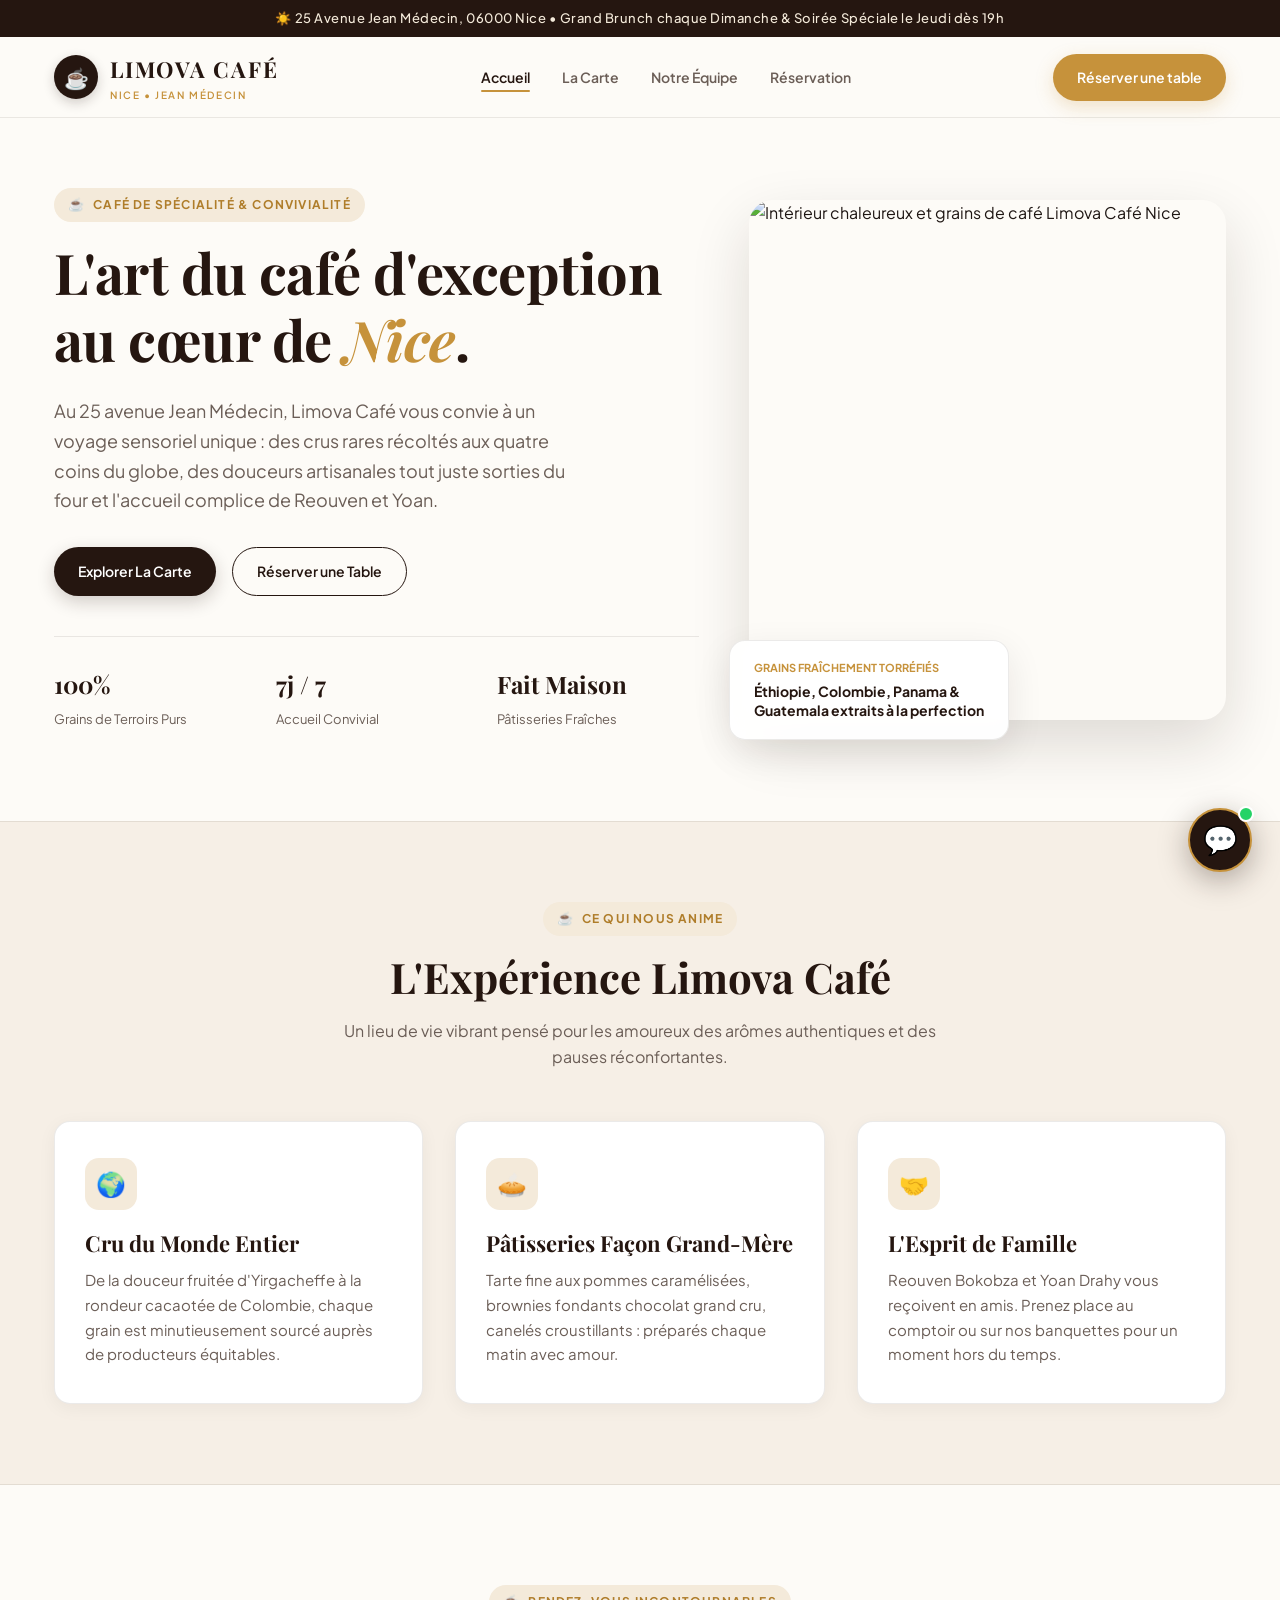
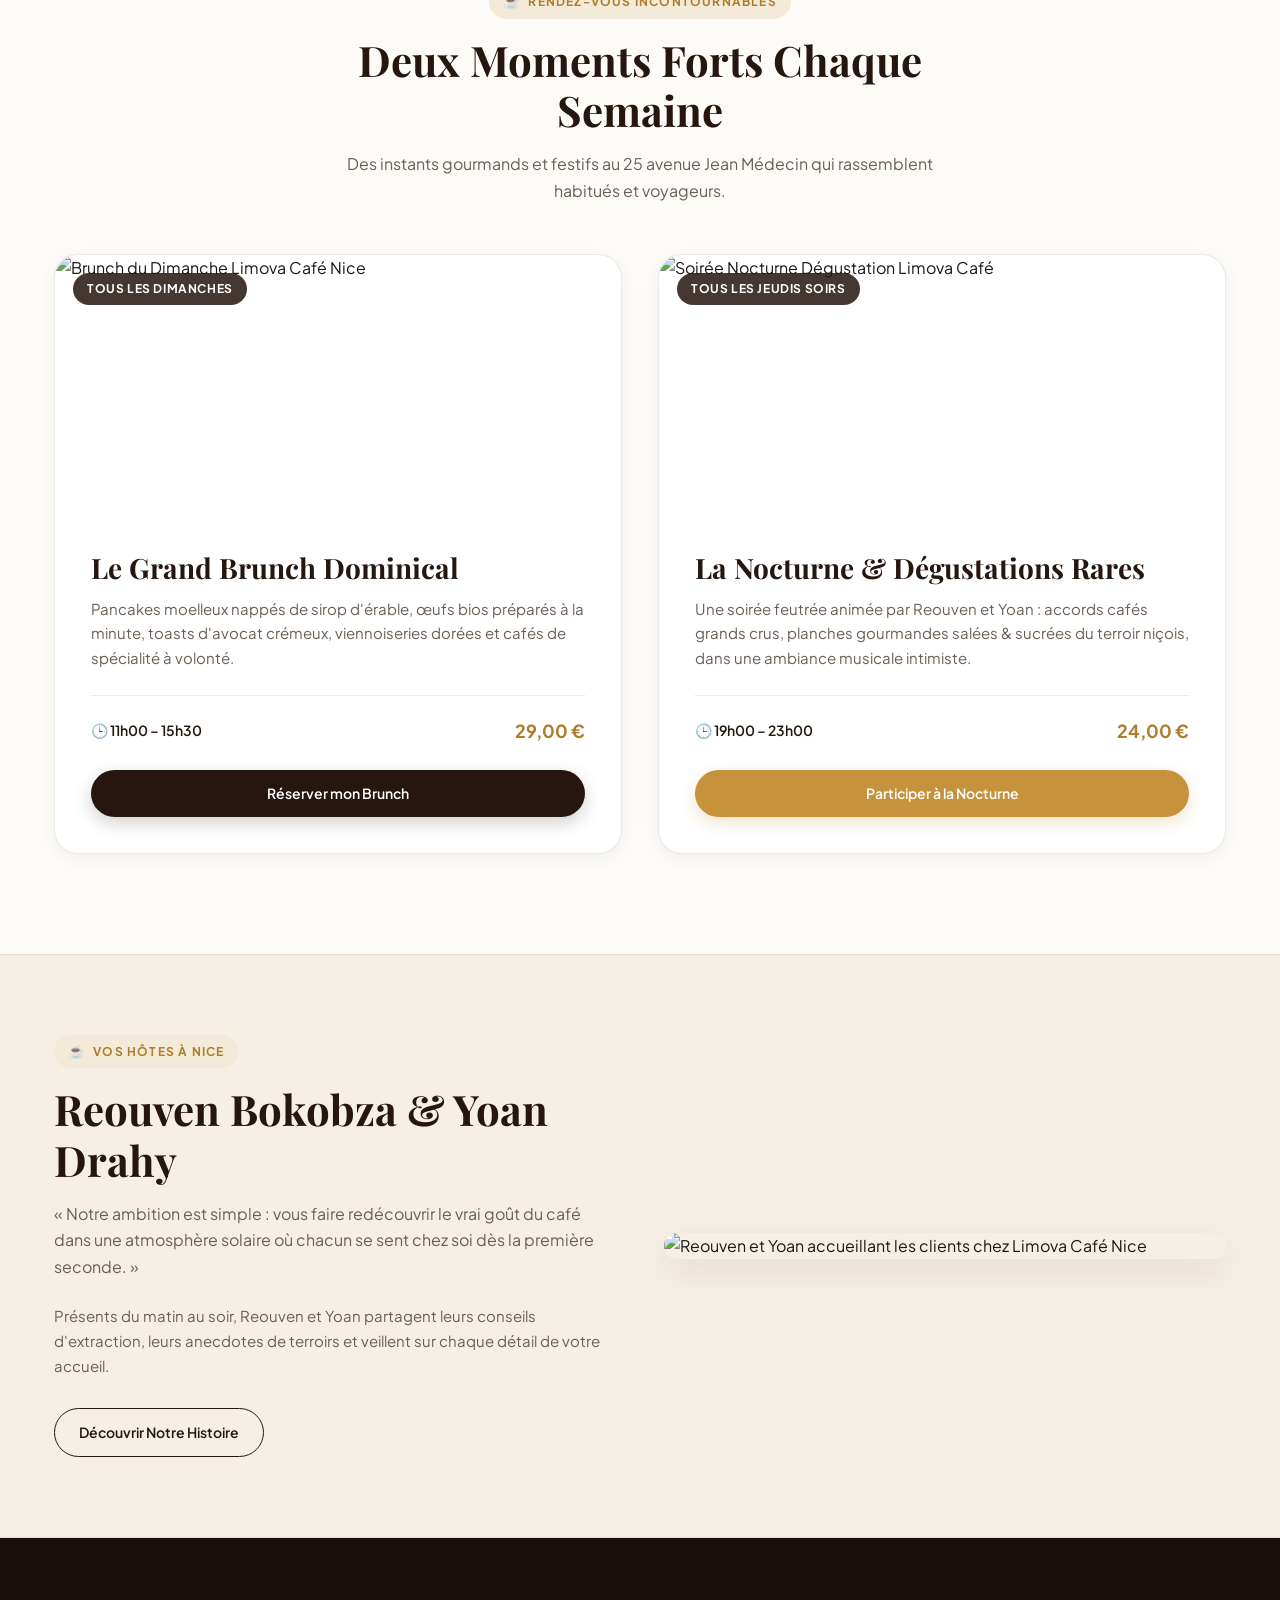
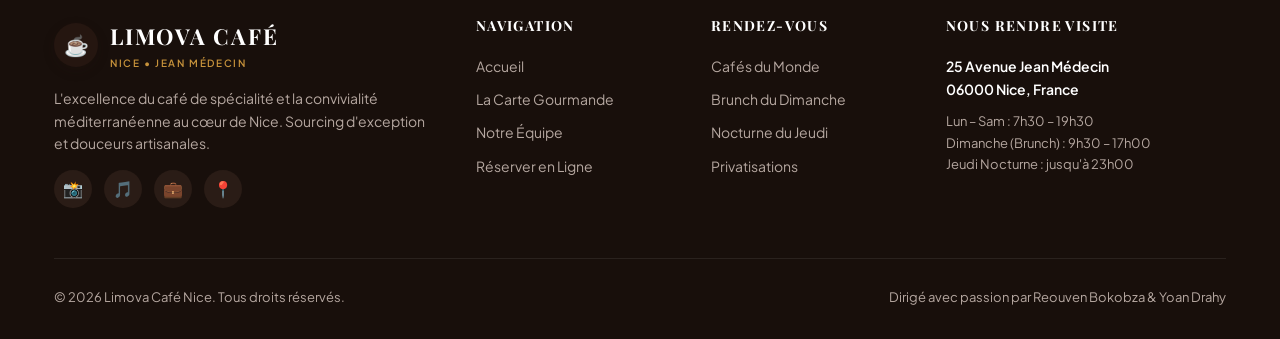
==== index.html @ 7dda9be5 "feat: add index.html homepage" ====
<!DOCTYPE html>
<html lang="fr">
<head>
  <meta charset="UTF-8">
  <meta name="viewport" content="width=device-width, initial-scale=1.0">
  <title>Limova Café Nice | Cafés de Spécialité & Douceurs Artisanales</title>
  <meta name="description" content="Découvrez Limova Café au 25 avenue Jean Médecin à Nice. Cafés de spécialité du monde entier, brunch le dimanche, soirée dégustation le jeudi et accueil chaleureux par Reouven & Yoan.">
  <link rel="preconnect" href="https://fonts.googleapis.com">
  <link rel="preconnect" href="https://fonts.gstatic.com" crossorigin>
  <link href="https://fonts.googleapis.com/css2?family=Playfair+Display:ital,wght@0,500;0,600;0,700;1,400;1,600&family=Plus+Jakarta+Sans:wght@300;400;500;600;700&display=swap" rel="stylesheet">
  <link rel="stylesheet" href="styles.css">
</head>
<body>

  <!-- Top Announcement -->
  <div class="top-notice">
    ☀️ 25 Avenue Jean Médecin, 06000 Nice • Grand Brunch chaque Dimanche & Soirée Spéciale le Jeudi dès 19h
  </div>

  <!-- Header -->
  <header>
    <div class="container nav-wrapper">
      <a href="index.html" class="brand-logo">
        <div class="logo-symbol">☕</div>
        <div class="logo-text">
          LIMOVA CAFÉ
          <span>Nice • Jean Médecin</span>
        </div>
      </a>

      <button class="mobile-toggle" id="mobileToggle" aria-label="Menu Mobile">☰</button>

      <nav id="navMenu">
        <ul>
          <li><a href="index.html" class="active">Accueil</a></li>
          <li><a href="menu.html">La Carte</a></li>
          <li><a href="equipe.html">Notre Équipe</a></li>
          <li><a href="reservation.html">Réservation</a></li>
        </ul>
      </nav>

      <div>
        <a href="reservation.html" class="btn btn-gold">Réserver une table</a>
      </div>
    </div>
  </header>

  <!-- Hero Section -->
  <section class="hero">
    <div class="container hero-grid">
      <div class="hero-content">
        <span class="section-tag">Café de Spécialité & Convivialité</span>
        <h1>L'art du café d'exception au cœur de <em>Nice</em>.</h1>
        <p>
          Au 25 avenue Jean Médecin, Limova Café vous convie à un voyage sensoriel unique : des crus rares récoltés aux quatre coins du globe, des douceurs artisanales tout juste sorties du four et l'accueil complice de Reouven et Yoan.
        </p>
        <div class="hero-actions">
          <a href="menu.html" class="btn btn-primary">Explorer La Carte</a>
          <a href="reservation.html" class="btn btn-outline">Réserver une Table</a>
        </div>
        <div class="hero-highlights">
          <div class="hl-item">
            <strong>100%</strong>
            <span>Grains de Terroirs Purs</span>
          </div>
          <div class="hl-item">
            <strong>7j / 7</strong>
            <span>Accueil Convivial</span>
          </div>
          <div class="hl-item">
            <strong>Fait Maison</strong>
            <span>Pâtisseries Fraîches</span>
          </div>
        </div>
      </div>
      <div class="hero-visual">
        <div class="hero-img-box">
          <img src="https://images.unsplash.com/photo-1501339847302-ac426a4a7cbb?auto=format&fit=crop&w=1200&q=80" alt="Intérieur chaleureux et grains de café Limova Café Nice">
        </div>
        <div class="hero-floating-card">
          <span>Grains fraîchement torréfiés</span>
          <strong>Éthiopie, Colombie, Panama & Guatemala extraits à la perfection</strong>
        </div>
      </div>
    </div>
  </section>

  <!-- 3 Piliers -->
  <section class="features-section">
    <div class="container">
      <div style="text-align: center; max-width: 640px; margin: 0 auto 50px;">
        <span class="section-tag">Ce qui nous anime</span>
        <h2 class="section-title">L'Expérience Limova Café</h2>
        <p class="section-desc" style="margin: 0 auto;">Un lieu de vie vibrant pensé pour les amoureux des arômes authentiques et des pauses réconfortantes.</p>
      </div>

      <div class="features-grid">
        <div class="feature-card">
          <div class="feature-icon">🌍</div>
          <h3>Cru du Monde Entier</h3>
          <p>De la douceur fruitée d'Yirgacheffe à la rondeur cacaotée de Colombie, chaque grain est minutieusement sourcé auprès de producteurs équitables.</p>
        </div>
        <div class="feature-card">
          <div class="feature-icon">🥧</div>
          <h3>Pâtisseries Façon Grand-Mère</h3>
          <p>Tarte fine aux pommes caramélisées, brownies fondants chocolat grand cru, canelés croustillants : préparés chaque matin avec amour.</p>
        </div>
        <div class="feature-card">
          <div class="feature-icon">🤝</div>
          <h3>L'Esprit de Famille</h3>
          <p>Reouven Bokobza et Yoan Drahy vous reçoivent en amis. Prenez place au comptoir ou sur nos banquettes pour un moment hors du temps.</p>
        </div>
      </div>
    </div>
  </section>

  <!-- Les Temps Forts : Brunch & Jeudi Nocturne -->
  <section class="events-section">
    <div class="container">
      <div style="text-align: center; max-width: 680px; margin: 0 auto;">
        <span class="section-tag">Rendez-vous Incontournables</span>
        <h2 class="section-title">Deux Moments Forts Chaque Semaine</h2>
        <p class="section-desc" style="margin: 0 auto;">Des instants gourmands et festifs au 25 avenue Jean Médecin qui rassemblent habitués et voyageurs.</p>
      </div>

      <div class="events-grid">
        <!-- Event 1: Brunch -->
        <div class="event-card">
          <div class="event-img">
            <img src="https://images.unsplash.com/photo-1533089860892-a7c6f0a88666?auto=format&fit=crop&w=1000&q=80" alt="Brunch du Dimanche Limova Café Nice">
            <span class="event-tag">Tous les dimanches</span>
          </div>
          <div class="event-content">
            <h3>Le Grand Brunch Dominical</h3>
            <p>Pancakes moelleux nappés de sirop d'érable, œufs bios préparés à la minute, toasts d'avocat crémeux, viennoiseries dorées et cafés de spécialité à volonté.</p>
            <div class="event-meta">
              <span>🕒 11h00 – 15h30</span>
              <strong style="color: var(--gold-hover); font-size: 18px;">29,00 €</strong>
            </div>
            <a href="reservation.html" class="btn btn-primary">Réserver mon Brunch</a>
          </div>
        </div>

        <!-- Event 2: Jeudi Soir -->
        <div class="event-card">
          <div class="event-img">
            <img src="https://images.unsplash.com/photo-1517248135467-4c7edcad34c4?auto=format&fit=crop&w=1000&q=80" alt="Soirée Nocturne Dégustation Limova Café">
            <span class="event-tag">Tous les jeudis soirs</span>
          </div>
          <div class="event-content">
            <h3>La Nocturne & Dégustations Rares</h3>
            <p>Une soirée feutrée animée par Reouven et Yoan : accords cafés grands crus, planches gourmandes salées & sucrées du terroir niçois, dans une ambiance musicale intimiste.</p>
            <div class="event-meta">
              <span>🕒 19h00 – 23h00</span>
              <strong style="color: var(--gold-hover); font-size: 18px;">24,00 €</strong>
            </div>
            <a href="reservation.html" class="btn btn-gold">Participer à la Nocturne</a>
          </div>
        </div>
      </div>
    </div>
  </section>

  <!-- Team Teaser -->
  <section style="background: var(--bg-secondary); padding: 80px 0; border-top: 1px solid var(--border); border-bottom: 1px solid var(--border);">
    <div class="container" style="display: grid; grid-template-columns: 1fr 1fr; gap: 48px; align-items: center;">
      <div>
        <span class="section-tag">Vos hôtes à Nice</span>
        <h2 class="section-title">Reouven Bokobza & Yoan Drahy</h2>
        <p class="section-desc" style="margin-bottom: 24px;">
          « Notre ambition est simple : vous faire redécouvrir le vrai goût du café dans une atmosphère solaire où chacun se sent chez soi dès la première seconde. »
        </p>
        <p style="color: var(--text-muted); font-size: 15px; margin-bottom: 30px;">
          Présents du matin au soir, Reouven et Yoan partagent leurs conseils d'extraction, leurs anecdotes de terroirs et veillent sur chaque détail de votre accueil.
        </p>
        <a href="equipe.html" class="btn btn-outline">Découvrir Notre Histoire</a>
      </div>
      <div style="border-radius: var(--radius-lg); overflow: hidden; box-shadow: var(--shadow-md);">
        <img src="https://images.unsplash.com/photo-1556742049-0a67c5574f73?auto=format&fit=crop&w=1000&q=80" alt="Reouven et Yoan accueillant les clients chez Limova Café Nice">
      </div>
    </div>
  </section>

  <!-- Chatbot Yoni Widget -->
  <div class="chatbot-widget">
    <button class="chatbot-btn" id="chatBtn" title="Discuter avec Yoni">
      💬
      <span class="chatbot-badge"></span>
    </button>

    <div class="chat-panel" id="chatPanel">
      <div class="chat-header">
        <div class="chat-user-info">
          <div class="chat-avatar">Y</div>
          <div class="chat-user-details">
            <h4>Yoni • Limova Café</h4>
            <span class="chat-status">En ligne à Nice</span>
          </div>
        </div>
        <button class="chat-close-btn" id="chatClose">✕</button>
      </div>

      <div class="chat-messages" id="chatMessages">
        <div class="msg msg-bot">
          Bonjour ! Je suis <strong>Yoni</strong>, votre assistant chez Limova Café au 25 avenue Jean Médecin. Comment puis-je vous régaler aujourd'hui ?
          <div class="quick-actions">
            <button class="quick-btn" onclick="handleQuickAction('carte')">📖 Consulter la carte des cafés</button>
            <button class="quick-btn" onclick="handleQuickAction('douceurs')">🥧 Voir les douceurs du jour</button>
            <button class="quick-btn" onclick="handleQuickAction('brunch')">🥞 Le Brunch du dimanche</button>
            <button class="quick-btn" onclick="handleQuickAction('nocturne')">✨ La Nocturne du jeudi</button>
            <button class="quick-btn" onclick="handleQuickAction('reserver')">📅 Réserver une table</button>
            <button class="quick-btn" onclick="handleQuickAction('horaires')">📍 Adresse & Horaires</button>
          </div>
        </div>
      </div>

      <div class="chat-input-area">
        <input type="text" class="chat-input" id="chatInput" placeholder="Posez une question à Yoni...">
        <button class="chat-send-btn" id="chatSend">➤</button>
      </div>
    </div>
  </div>

  <!-- Footer -->
  <footer>
    <div class="container">
      <div class="footer-grid">
        <div class="footer-brand">
          <div class="brand-logo">
            <div class="logo-symbol">☕</div>
            <div class="logo-text">
              LIMOVA CAFÉ
              <span>Nice • Jean Médecin</span>
            </div>
          </div>
          <p>L'excellence du café de spécialité et la convivialité méditerranéenne au cœur de Nice. Sourcing d'exception et douceurs artisanales.</p>
          <div class="social-links">
            <a href="https://instagram.com" target="_blank" class="social-link" title="Instagram">📸</a>
            <a href="https://tiktok.com" target="_blank" class="social-link" title="TikTok">🎵</a>
            <a href="https://linkedin.com" target="_blank" class="social-link" title="LinkedIn">💼</a>
            <a href="https://maps.google.com" target="_blank" class="social-link" title="Google Maps">📍</a>
          </div>
        </div>

        <div class="footer-col">
          <h4>Navigation</h4>
          <ul>
            <li><a href="index.html">Accueil</a></li>
            <li><a href="menu.html">La Carte Gourmande</a></li>
            <li><a href="equipe.html">Notre Équipe</a></li>
            <li><a href="reservation.html">Réserver en Ligne</a></li>
          </ul>
        </div>

        <div class="footer-col">
          <h4>Rendez-vous</h4>
          <ul>
            <li><a href="menu.html">Cafés du Monde</a></li>
            <li><a href="reservation.html">Brunch du Dimanche</a></li>
            <li><a href="reservation.html">Nocturne du Jeudi</a></li>
            <li><a href="reservation.html">Privatisations</a></li>
          </ul>
        </div>

        <div class="footer-col">
          <h4>Nous Rendre Visite</h4>
          <p style="color: #FFFFFF; font-weight: 600; margin-bottom: 6px;">25 Avenue Jean Médecin<br>06000 Nice, France</p>
          <p style="font-size: 13px; margin-top: 10px;">
            Lun – Sam : 7h30 – 19h30<br>
            Dimanche (Brunch) : 9h30 – 17h00<br>
            Jeudi Nocturne : jusqu'à 23h00
          </p>
        </div>
      </div>

      <div class="footer-bottom">
        <div>© 2026 Limova Café Nice. Tous droits réservés.</div>
        <div>Dirigé avec passion par Reouven Bokobza & Yoan Drahy</div>
      </div>
    </div>
  </footer>

  <script src="app.js"></script>
</body>
</html>
---- styles.css ----
/* ==========================================================================
   LIMOVA CAFÉ NICE — STYLESHEET
   25 Avenue Jean Médecin, 06000 Nice
   ========================================================================== */

:root {
  --bg-primary: #FDFBF7;
  --bg-secondary: #F6EFE6;
  --espresso: #251610;
  --espresso-light: #3E271E;
  --gold: #C6923B;
  --gold-hover: #AF7D2A;
  --gold-soft: #F4EADA;
  --cream: #FAF6F0;
  --text-dark: #1E1613;
  --text-muted: #6B5E57;
  --border: rgba(37, 22, 16, 0.09);
  --border-light: rgba(255, 255, 255, 0.15);
  --shadow-sm: 0 4px 18px rgba(37, 22, 16, 0.05);
  --shadow-md: 0 12px 36px rgba(37, 22, 16, 0.09);
  --shadow-lg: 0 24px 60px rgba(37, 22, 16, 0.14);
  --font-serif: 'Playfair Display', Georgia, serif;
  --font-sans: 'Plus Jakarta Sans', -apple-system, BlinkMacSystemFont, sans-serif;
  --radius-sm: 8px;
  --radius-md: 16px;
  --radius-lg: 24px;
  --transition: all 0.25s ease;
}

* {
  margin: 0;
  padding: 0;
  box-sizing: border-box;
}

html {
  scroll-behavior: smooth;
}

body {
  background-color: var(--bg-primary);
  color: var(--text-dark);
  font-family: var(--font-sans);
  line-height: 1.65;
  -webkit-font-smoothing: antialiased;
  overflow-x: hidden;
}

img {
  max-width: 100%;
  height: auto;
  display: block;
}

a {
  color: inherit;
  text-decoration: none;
  transition: var(--transition);
}

.container {
  max-width: 1220px;
  margin: 0 auto;
  padding: 0 24px;
}

h1, h2, h3, h4 {
  font-family: var(--font-serif);
  color: var(--espresso);
  line-height: 1.2;
}

.section-tag {
  display: inline-flex;
  align-items: center;
  gap: 8px;
  padding: 6px 14px;
  background-color: var(--gold-soft);
  color: var(--gold-hover);
  border-radius: 999px;
  font-size: 12px;
  font-weight: 700;
  letter-spacing: 0.1em;
  text-transform: uppercase;
  margin-bottom: 16px;
}

.section-tag::before {
  content: '☕';
  font-size: 13px;
}

.section-title {
  font-size: 42px;
  margin-bottom: 16px;
}

.section-desc {
  font-size: 16px;
  color: var(--text-muted);
  max-width: 620px;
}

/* Header & Navigation */
.top-notice {
  background: var(--espresso);
  color: var(--gold-soft);
  font-size: 13px;
  text-align: center;
  padding: 8px 16px;
  font-weight: 500;
  letter-spacing: 0.04em;
}

header {
  position: sticky;
  top: 0;
  background: rgba(253, 251, 247, 0.94);
  backdrop-filter: blur(12px);
  border-bottom: 1px solid var(--border);
  z-index: 1000;
}

.nav-wrapper {
  display: flex;
  align-items: center;
  justify-content: space-between;
  height: 80px;
}

.brand-logo {
  display: flex;
  align-items: center;
  gap: 12px;
}

.brand-logo .logo-symbol {
  width: 44px;
  height: 44px;
  background: var(--espresso);
  color: var(--gold);
  border-radius: 50%;
  display: flex;
  align-items: center;
  justify-content: center;
  font-size: 20px;
  box-shadow: 0 4px 12px rgba(37, 22, 16, 0.2);
}

.brand-logo .logo-text {
  font-family: var(--font-serif);
  font-size: 22px;
  font-weight: 700;
  letter-spacing: 0.08em;
  color: var(--espresso);
}

.brand-logo .logo-text span {
  display: block;
  font-family: var(--font-sans);
  font-size: 10px;
  letter-spacing: 0.16em;
  color: var(--gold);
  text-transform: uppercase;
  font-weight: 600;
}

nav ul {
  display: flex;
  list-style: none;
  gap: 32px;
  align-items: center;
}

nav a {
  font-size: 14px;
  font-weight: 600;
  color: var(--text-muted);
  position: relative;
  padding: 6px 0;
}

nav a:hover, nav a.active {
  color: var(--espresso);
}

nav a.active::after {
  content: '';
  position: absolute;
  bottom: 0;
  left: 0;
  width: 100%;
  height: 2px;
  background-color: var(--gold);
  border-radius: 2px;
}

.btn {
  display: inline-flex;
  align-items: center;
  justify-content: center;
  gap: 8px;
  font-size: 14px;
  font-weight: 600;
  padding: 12px 24px;
  border-radius: 999px;
  cursor: pointer;
  border: none;
  transition: var(--transition);
}

.btn-primary {
  background-color: var(--espresso);
  color: #FFFFFF;
  box-shadow: 0 6px 18px rgba(37, 22, 16, 0.2);
}

.btn-primary:hover {
  background-color: var(--espresso-light);
  transform: translateY(-2px);
  color: #FFFFFF;
}

.btn-gold {
  background-color: var(--gold);
  color: #FFFFFF;
  box-shadow: 0 6px 18px rgba(198, 146, 59, 0.25);
}

.btn-gold:hover {
  background-color: var(--gold-hover);
  transform: translateY(-2px);
  color: #FFFFFF;
}

.btn-outline {
  border: 1.5px solid var(--espresso);
  color: var(--espresso);
  background: transparent;
}

.btn-outline:hover {
  background: var(--espresso);
  color: #FFFFFF;
}

.mobile-toggle {
  display: none;
  background: none;
  border: none;
  font-size: 24px;
  cursor: pointer;
  color: var(--espresso);
}

/* Hero Section */
.hero {
  padding: 70px 0 90px;
  position: relative;
}

.hero-grid {
  display: grid;
  grid-template-columns: 1.15fr 0.85fr;
  gap: 50px;
  align-items: center;
}

.hero h1 {
  font-size: 56px;
  font-weight: 700;
  color: var(--espresso);
  margin-bottom: 24px;
  letter-spacing: -0.01em;
}

.hero h1 em {
  font-style: italic;
  color: var(--gold);
}

.hero p {
  font-size: 18px;
  color: var(--text-muted);
  margin-bottom: 32px;
  max-width: 520px;
}

.hero-actions {
  display: flex;
  gap: 16px;
  margin-bottom: 40px;
  flex-wrap: wrap;
}

.hero-highlights {
  display: grid;
  grid-template-columns: repeat(3, 1fr);
  gap: 20px;
  border-top: 1px solid var(--border);
  padding-top: 28px;
}

.hl-item strong {
  display: block;
  font-family: var(--font-serif);
  font-size: 24px;
  color: var(--espresso);
}

.hl-item span {
  font-size: 13px;
  color: var(--text-muted);
}

.hero-visual {
  position: relative;
}

.hero-img-box {
  border-radius: var(--radius-lg);
  overflow: hidden;
  box-shadow: var(--shadow-lg);
  position: relative;
}

.hero-img-box img {
  width: 100%;
  height: 520px;
  object-fit: cover;
  transition: transform 0.8s ease;
}

.hero-img-box:hover img {
  transform: scale(1.03);
}

.hero-floating-card {
  position: absolute;
  bottom: -20px;
  left: -20px;
  background: rgba(255, 255, 255, 0.95);
  backdrop-filter: blur(10px);
  padding: 18px 24px;
  border-radius: var(--radius-md);
  border: 1px solid var(--border);
  box-shadow: var(--shadow-md);
  max-width: 280px;
}

.hero-floating-card span {
  font-size: 11px;
  text-transform: uppercase;
  color: var(--gold);
  font-weight: 700;
  display: block;
  margin-bottom: 4px;
}

.hero-floating-card strong {
  font-size: 14px;
  color: var(--espresso);
  display: block;
  line-height: 1.4;
}

/* Feature Grid */
.features-section {
  padding: 80px 0;
  background: var(--bg-secondary);
  border-top: 1px solid var(--border);
  border-bottom: 1px solid var(--border);
}

.features-grid {
  display: grid;
  grid-template-columns: repeat(3, 1fr);
  gap: 32px;
}

.feature-card {
  background: #FFFFFF;
  border-radius: var(--radius-md);
  padding: 36px 30px;
  border: 1px solid var(--border);
  box-shadow: var(--shadow-sm);
  transition: var(--transition);
}

.feature-card:hover {
  transform: translateY(-5px);
  box-shadow: var(--shadow-md);
}

.feature-icon {
  width: 52px;
  height: 52px;
  border-radius: 14px;
  background: var(--gold-soft);
  color: var(--espresso);
  display: flex;
  align-items: center;
  justify-content: center;
  font-size: 24px;
  margin-bottom: 20px;
}

.feature-card h3 {
  font-size: 22px;
  margin-bottom: 12px;
}

.feature-card p {
  font-size: 15px;
  color: var(--text-muted);
}

/* Events Highlights */
.events-section {
  padding: 100px 0;
}

.events-grid {
  display: grid;
  grid-template-columns: 1fr 1fr;
  gap: 36px;
  margin-top: 50px;
}

.event-card {
  background: #FFFFFF;
  border-radius: var(--radius-lg);
  overflow: hidden;
  border: 1px solid var(--border);
  box-shadow: var(--shadow-sm);
  display: flex;
  flex-direction: column;
}

.event-img {
  height: 260px;
  position: relative;
  overflow: hidden;
}

.event-img img {
  width: 100%;
  height: 100%;
  object-fit: cover;
}

.event-tag {
  position: absolute;
  top: 18px;
  left: 18px;
  background: rgba(37, 22, 16, 0.85);
  color: #FFFFFF;
  padding: 6px 14px;
  border-radius: 999px;
  font-size: 12px;
  font-weight: 700;
  letter-spacing: 0.05em;
  text-transform: uppercase;
}

.event-content {
  padding: 36px;
  flex: 1;
  display: flex;
  flex-direction: column;
}

.event-content h3 {
  font-size: 28px;
  margin-bottom: 12px;
}

.event-content p {
  color: var(--text-muted);
  font-size: 15px;
  margin-bottom: 24px;
  flex: 1;
}

.event-meta {
  display: flex;
  justify-content: space-between;
  align-items: center;
  border-top: 1px solid var(--border);
  padding-top: 20px;
  margin-bottom: 24px;
  font-size: 14px;
  color: var(--espresso);
  font-weight: 600;
}

/* Menu Page Styles */
.menu-section {
  padding: 70px 0 100px;
}

.menu-category-title {
  display: flex;
  align-items: baseline;
  justify-content: space-between;
  margin-bottom: 32px;
  border-bottom: 2px solid var(--espresso);
  padding-bottom: 12px;
}

.menu-category-title h2 {
  font-size: 32px;
}

.menu-category-title span {
  font-size: 14px;
  color: var(--text-muted);
  font-weight: 500;
}

.items-grid {
  display: grid;
  grid-template-columns: repeat(2, 1fr);
  gap: 28px;
  margin-bottom: 60px;
}

.menu-card {
  background: #FFFFFF;
  border: 1px solid var(--border);
  border-radius: var(--radius-md);
  padding: 24px;
  box-shadow: var(--shadow-sm);
  display: flex;
  gap: 20px;
  transition: var(--transition);
}

.menu-card:hover {
  transform: translateY(-3px);
  box-shadow: var(--shadow-md);
}

.menu-card-img {
  width: 110px;
  height: 110px;
  border-radius: var(--radius-sm);
  overflow: hidden;
  flex-shrink: 0;
}

.menu-card-img img {
  width: 100%;
  height: 100%;
  object-fit: cover;
}

.menu-card-details {
  flex: 1;
}

.menu-card-header {
  display: flex;
  justify-content: space-between;
  align-items: baseline;
  margin-bottom: 6px;
}

.menu-card-header h3 {
  font-size: 20px;
}

.menu-price {
  font-family: var(--font-serif);
  font-size: 20px;
  color: var(--gold-hover);
  font-weight: 700;
}

.menu-card p {
  font-size: 14px;
  color: var(--text-muted);
  margin-bottom: 10px;
  line-height: 1.45;
}

.menu-badges {
  display: flex;
  gap: 8px;
  flex-wrap: wrap;
}

.badge-pill {
  font-size: 11px;
  font-weight: 600;
  padding: 2px 8px;
  border-radius: 999px;
  background: var(--bg-secondary);
  color: var(--espresso);
}

/* Team Page Styles */
.team-hero {
  padding: 60px 0 80px;
  text-align: center;
  background: var(--bg-secondary);
  border-bottom: 1px solid var(--border);
}

.team-grid {
  display: grid;
  grid-template-columns: 1fr 1fr;
  gap: 40px;
  margin: 60px 0;
}

.team-card {
  background: #FFFFFF;
  border-radius: var(--radius-lg);
  overflow: hidden;
  border: 1px solid var(--border);
  box-shadow: var(--shadow-md);
  display: flex;
  flex-direction: column;
}

.team-img-wrap {
  height: 380px;
  overflow: hidden;
  position: relative;
}

.team-img-wrap img {
  width: 100%;
  height: 100%;
  object-fit: cover;
}

.team-badge {
  position: absolute;
  bottom: 20px;
  left: 20px;
  background: rgba(37, 22, 16, 0.9);
  color: #FFFFFF;
  padding: 6px 14px;
  border-radius: 999px;
  font-size: 12px;
  letter-spacing: 0.05em;
  text-transform: uppercase;
  font-weight: 600;
}

.team-body {
  padding: 36px;
  flex: 1;
}

.team-body h3 {
  font-size: 28px;
  margin-bottom: 6px;
}

.team-role {
  color: var(--gold-hover);
  font-weight: 600;
  font-size: 14px;
  text-transform: uppercase;
  letter-spacing: 0.08em;
  margin-bottom: 16px;
  display: block;
}

.team-body p {
  color: var(--text-muted);
  font-size: 15px;
  line-height: 1.65;
  margin-bottom: 20px;
}

/* Reservation Page */
.reservation-section {
  padding: 70px 0 100px;
}

.reservation-grid {
  display: grid;
  grid-template-columns: 1.1fr 0.9fr;
  gap: 50px;
  align-items: start;
}

.form-card {
  background: #FFFFFF;
  border-radius: var(--radius-lg);
  padding: 44px;
  border: 1px solid var(--border);
  box-shadow: var(--shadow-md);
}

.form-group {
  margin-bottom: 20px;
}

.form-row {
  display: grid;
  grid-template-columns: 1fr 1fr;
  gap: 16px;
}

label {
  display: block;
  font-size: 13px;
  font-weight: 700;
  color: var(--espresso);
  margin-bottom: 8px;
  text-transform: uppercase;
  letter-spacing: 0.04em;
}

input, select, textarea {
  width: 100%;
  padding: 12px 16px;
  border: 1.5px solid var(--border);
  border-radius: var(--radius-sm);
  font-family: var(--font-sans);
  font-size: 15px;
  color: var(--text-dark);
  background-color: var(--bg-primary);
  outline: none;
  transition: var(--transition);
}

input:focus, select:focus, textarea:focus {
  border-color: var(--gold);
  background-color: #FFFFFF;
  box-shadow: 0 0 0 3px rgba(198, 146, 59, 0.15);
}

.info-box {
  background: var(--bg-secondary);
  border-radius: var(--radius-lg);
  padding: 40px;
  border: 1px solid var(--border);
}

.info-box h3 {
  font-size: 26px;
  margin-bottom: 20px;
}

.info-item {
  display: flex;
  gap: 16px;
  margin-bottom: 24px;
}

.info-item .icon {
  width: 40px;
  height: 40px;
  background: #FFFFFF;
  border-radius: 50%;
  display: flex;
  align-items: center;
  justify-content: center;
  font-size: 18px;
  color: var(--gold);
  flex-shrink: 0;
  box-shadow: var(--shadow-sm);
}

.info-item h4 {
  font-size: 16px;
  margin-bottom: 4px;
}

.info-item p {
  font-size: 14px;
  color: var(--text-muted);
}

/* Chatbot Yoni Widget */
.chatbot-widget {
  position: fixed;
  bottom: 28px;
  right: 28px;
  z-index: 9999;
}

.chatbot-btn {
  width: 64px;
  height: 64px;
  border-radius: 50%;
  background: var(--espresso);
  color: var(--gold-soft);
  border: 2px solid var(--gold);
  box-shadow: 0 8px 30px rgba(37, 22, 16, 0.35);
  cursor: pointer;
  display: flex;
  align-items: center;
  justify-content: center;
  font-size: 28px;
  transition: var(--transition);
  position: relative;
}

.chatbot-btn:hover {
  transform: scale(1.08);
}

.chatbot-badge {
  position: absolute;
  top: -4px;
  right: -4px;
  background: #25D366;
  width: 16px;
  height: 16px;
  border-radius: 50%;
  border: 2px solid #FFFFFF;
}

.chat-panel {
  position: absolute;
  bottom: 80px;
  right: 0;
  width: 370px;
  height: 520px;
  background: #FFFFFF;
  border-radius: var(--radius-lg);
  box-shadow: 0 16px 45px rgba(37, 22, 16, 0.22);
  border: 1px solid var(--border);
  display: flex;
  flex-direction: column;
  overflow: hidden;
  transform: scale(0.95);
  opacity: 0;
  pointer-events: none;
  transition: all 0.25s cubic-bezier(0.16, 1, 0.3, 1);
  transform-origin: bottom right;
}

.chat-panel.active {
  transform: scale(1);
  opacity: 1;
  pointer-events: auto;
}

.chat-header {
  background: var(--espresso);
  color: #FFFFFF;
  padding: 16px 20px;
  display: flex;
  align-items: center;
  justify-content: space-between;
}

.chat-user-info {
  display: flex;
  align-items: center;
  gap: 12px;
}

.chat-avatar {
  width: 40px;
  height: 40px;
  border-radius: 50%;
  background: var(--gold-soft);
  color: var(--espresso);
  display: flex;
  align-items: center;
  justify-content: center;
  font-size: 20px;
  font-weight: 700;
}

.chat-user-details h4 {
  color: #FFFFFF;
  font-size: 15px;
  margin-bottom: 2px;
}

.chat-status {
  font-size: 11px;
  color: #8CE09F;
  display: flex;
  align-items: center;
  gap: 5px;
}

.chat-status::before {
  content: '';
  width: 6px;
  height: 6px;
  background: #25D366;
  border-radius: 50%;
  display: inline-block;
}

.chat-close-btn {
  background: none;
  border: none;
  color: #FFFFFF;
  font-size: 20px;
  cursor: pointer;
  opacity: 0.8;
  transition: var(--transition);
}

.chat-close-btn:hover {
  opacity: 1;
}

.chat-messages {
  flex: 1;
  padding: 16px;
  overflow-y: auto;
  display: flex;
  flex-direction: column;
  gap: 12px;
  background: var(--bg-primary);
}

.msg {
  max-width: 82%;
  padding: 10px 14px;
  border-radius: 14px;
  font-size: 13.5px;
  line-height: 1.45;
}

.msg-bot {
  background: #FFFFFF;
  color: var(--text-dark);
  align-self: flex-start;
  border-bottom-left-radius: 4px;
  border: 1px solid var(--border);
  box-shadow: var(--shadow-sm);
}

.msg-user {
  background: var(--espresso);
  color: #FFFFFF;
  align-self: flex-end;
  border-bottom-right-radius: 4px;
}

.quick-actions {
  display: flex;
  flex-direction: column;
  gap: 6px;
  margin-top: 8px;
}

.quick-btn {
  background: #FFFFFF;
  border: 1px solid var(--gold);
  color: var(--espresso);
  padding: 7px 12px;
  border-radius: 999px;
  font-size: 12px;
  font-weight: 600;
  text-align: left;
  cursor: pointer;
  transition: var(--transition);
}

.quick-btn:hover {
  background: var(--gold-soft);
  border-color: var(--gold-hover);
}

.chat-input-area {
  padding: 12px 14px;
  background: #FFFFFF;
  border-top: 1px solid var(--border);
  display: flex;
  gap: 8px;
}

.chat-input {
  flex: 1;
  padding: 8px 12px;
  font-size: 13px;
  border: 1px solid var(--border);
  border-radius: 999px;
  background: var(--bg-primary);
}

.chat-send-btn {
  width: 36px;
  height: 36px;
  border-radius: 50%;
  background: var(--espresso);
  color: var(--gold);
  border: none;
  display: flex;
  align-items: center;
  justify-content: center;
  cursor: pointer;
  font-size: 14px;
  transition: var(--transition);
}

.chat-send-btn:hover {
  background: var(--gold);
  color: var(--espresso);
}

/* Footer */
footer {
  background: #180F0B;
  color: #B5A7A0;
  padding: 80px 0 30px;
  font-size: 14px;
}

.footer-grid {
  display: grid;
  grid-template-columns: 2fr 1fr 1fr 1.5fr;
  gap: 48px;
  margin-bottom: 50px;
}

.footer-brand .brand-logo .logo-text {
  color: #FFFFFF;
}

.footer-brand p {
  margin-top: 16px;
  line-height: 1.6;
}

.footer-col h4 {
  color: #FFFFFF;
  font-size: 14px;
  letter-spacing: 0.1em;
  text-transform: uppercase;
  margin-bottom: 20px;
}

.footer-col ul {
  list-style: none;
}

.footer-col li {
  margin-bottom: 10px;
}

.footer-col a:hover {
  color: var(--gold);
}

.social-links {
  display: flex;
  gap: 12px;
  margin-top: 16px;
}

.social-link {
  width: 38px;
  height: 38px;
  border-radius: 50%;
  background: #2A1C16;
  color: #FFFFFF;
  display: flex;
  align-items: center;
  justify-content: center;
  font-size: 16px;
  transition: var(--transition);
}

.social-link:hover {
  background: var(--gold);
  color: var(--espresso);
  transform: translateY(-2px);
}

.footer-bottom {
  border-top: 1px solid rgba(255, 255, 255, 0.08);
  padding-top: 28px;
  display: flex;
  justify-content: space-between;
  align-items: center;
  font-size: 13px;
}

@media (max-width: 968px) {
  .hero-grid, .events-grid, .reservation-grid, .team-grid {
    grid-template-columns: 1fr;
    gap: 40px;
  }
  .features-grid, .items-grid {
    grid-template-columns: 1fr;
  }
  .hero h1 {
    font-size: 40px;
  }
  .footer-grid {
    grid-template-columns: 1fr 1fr;
    gap: 32px;
  }
  nav ul {
    display: none;
  }
  .mobile-toggle {
    display: block;
  }
  .chat-panel {
    width: 310px;
    height: 480px;
  }
}
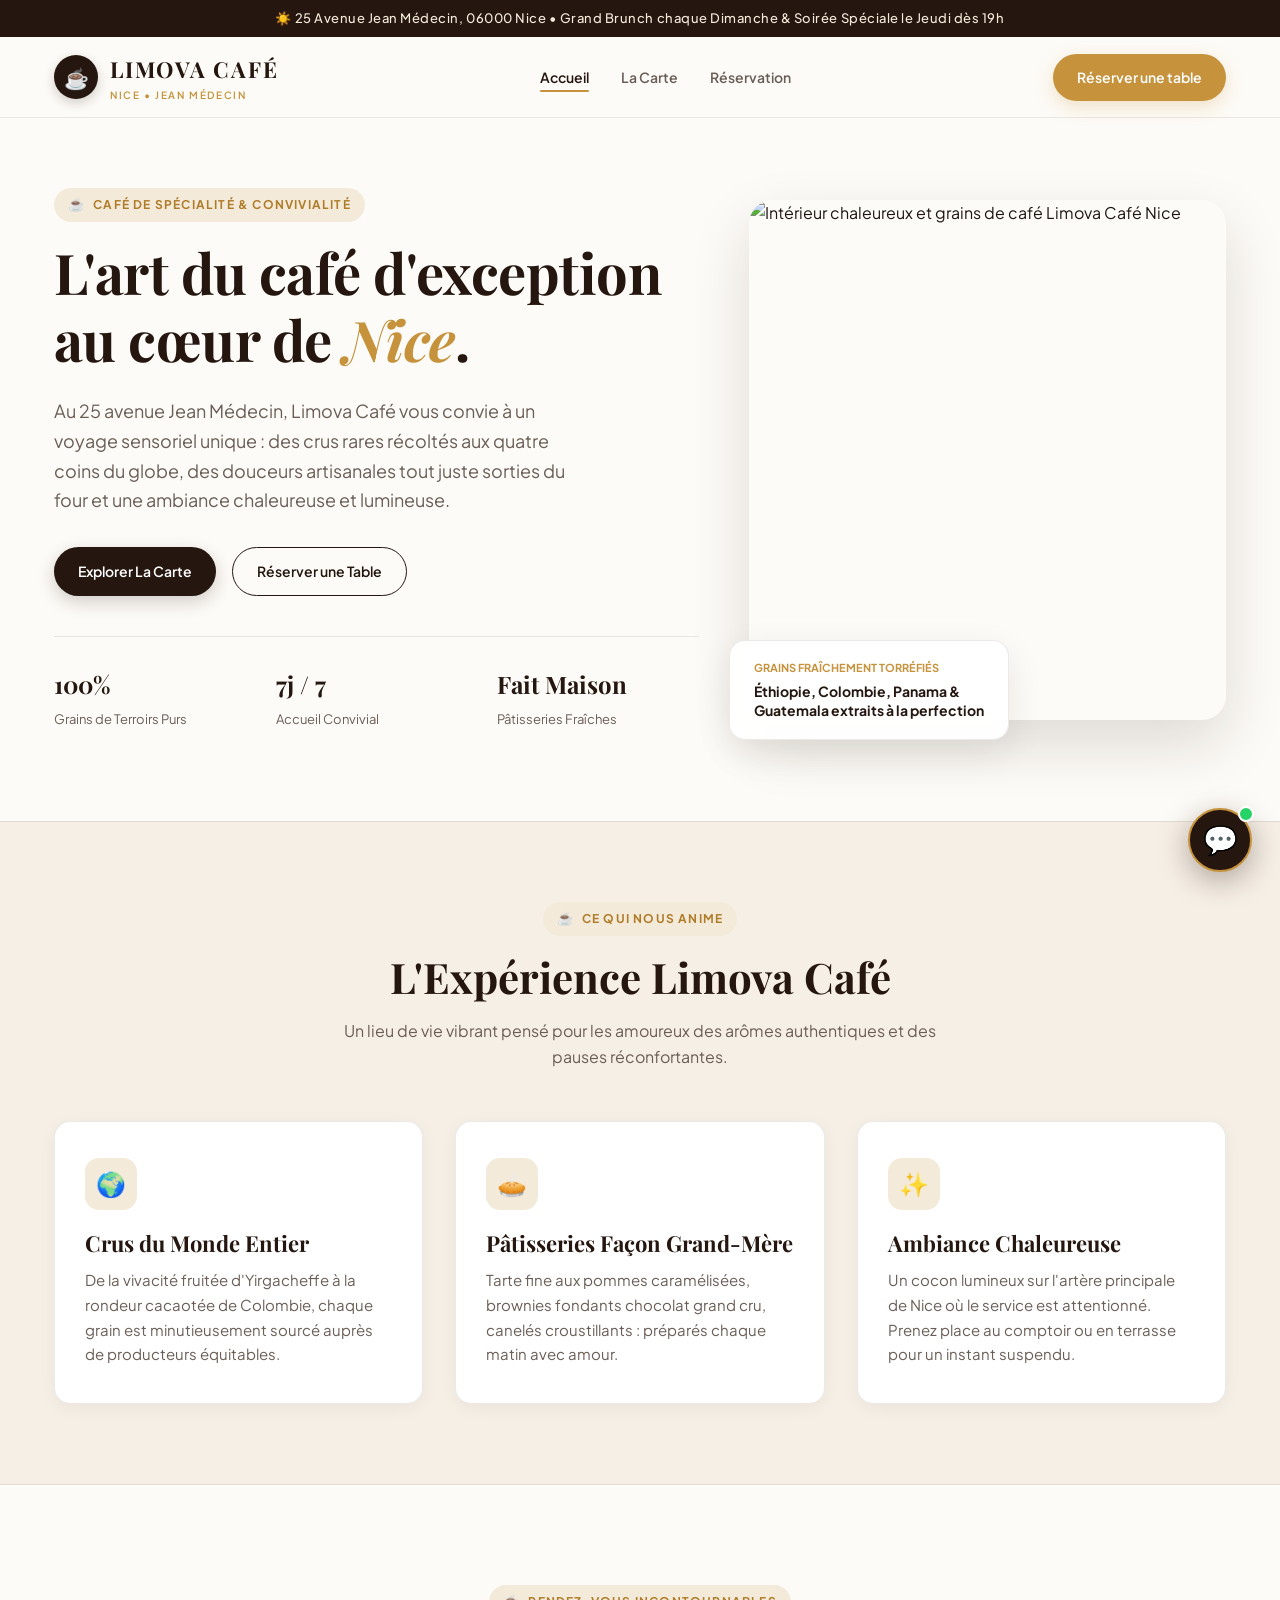
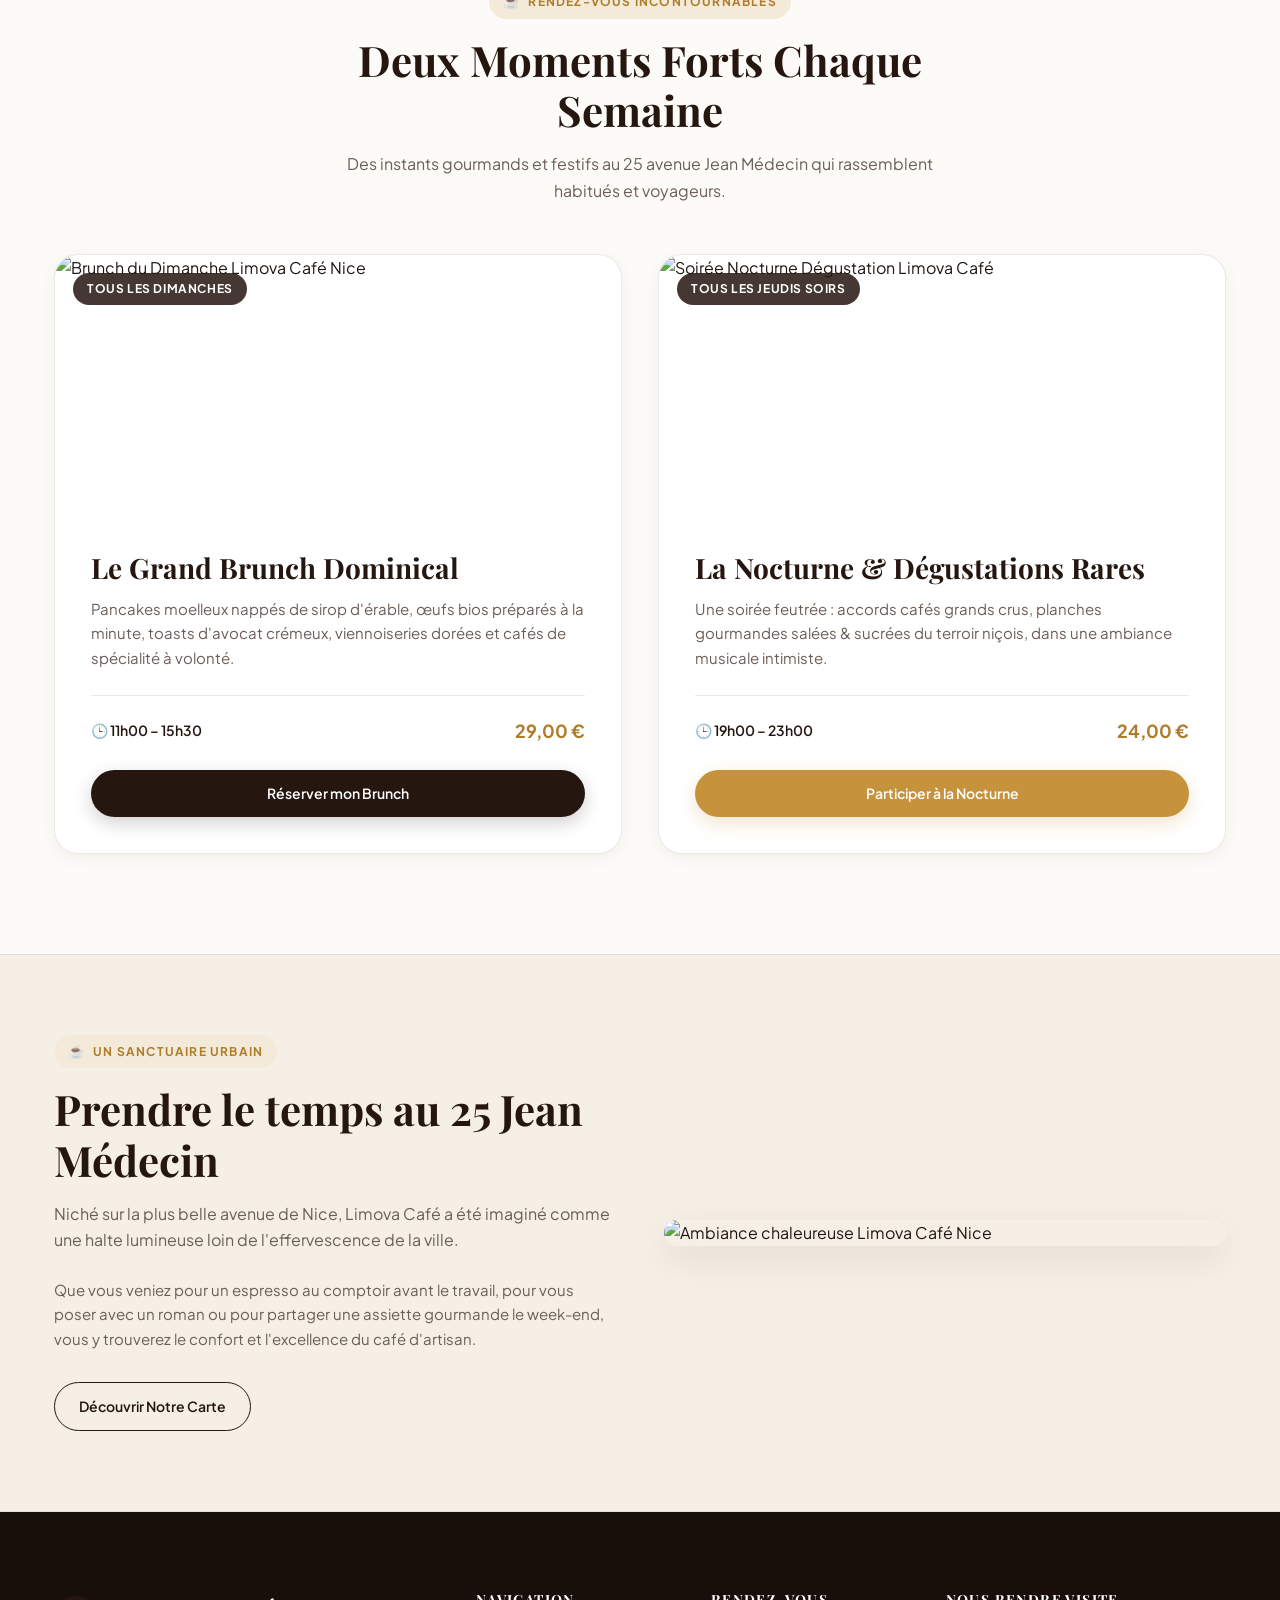
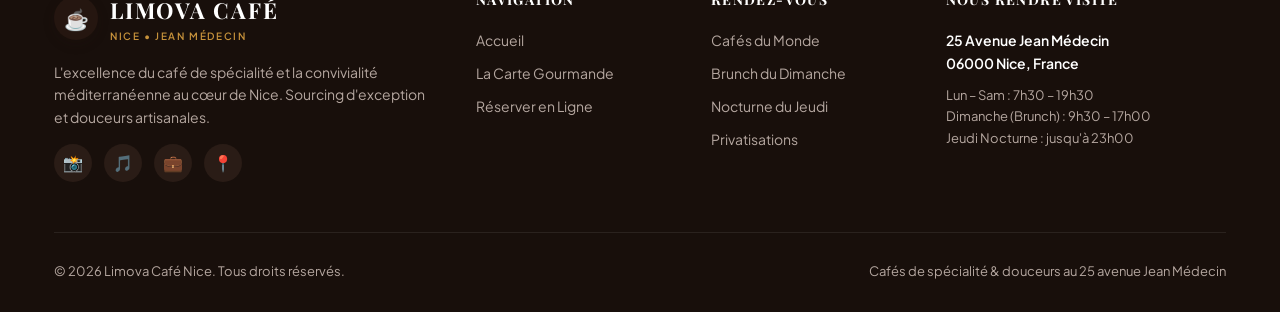
==== commit 23049933: "refactor: remove team section from index.html" ====
--- a/index.html
+++ b/index.html
@@ -4,7 +4,7 @@
   <meta charset="UTF-8">
   <meta name="viewport" content="width=device-width, initial-scale=1.0">
   <title>Limova Café Nice | Cafés de Spécialité & Douceurs Artisanales</title>
-  <meta name="description" content="Découvrez Limova Café au 25 avenue Jean Médecin à Nice. Cafés de spécialité du monde entier, brunch le dimanche, soirée dégustation le jeudi et accueil chaleureux par Reouven & Yoan.">
+  <meta name="description" content="Découvrez Limova Café au 25 avenue Jean Médecin à Nice. Cafés de spécialité du monde entier, brunch le dimanche, soirée dégustation le jeudi et ambiance conviviale.">
   <link rel="preconnect" href="https://fonts.googleapis.com">
   <link rel="preconnect" href="https://fonts.gstatic.com" crossorigin>
   <link href="https://fonts.googleapis.com/css2?family=Playfair+Display:ital,wght@0,500;0,600;0,700;1,400;1,600&family=Plus+Jakarta+Sans:wght@300;400;500;600;700&display=swap" rel="stylesheet">
@@ -34,7 +34,6 @@
         <ul>
           <li><a href="index.html" class="active">Accueil</a></li>
           <li><a href="menu.html">La Carte</a></li>
-          <li><a href="equipe.html">Notre Équipe</a></li>
           <li><a href="reservation.html">Réservation</a></li>
         </ul>
       </nav>
@@ -52,7 +51,7 @@
         <span class="section-tag">Café de Spécialité & Convivialité</span>
         <h1>L'art du café d'exception au cœur de <em>Nice</em>.</h1>
         <p>
-          Au 25 avenue Jean Médecin, Limova Café vous convie à un voyage sensoriel unique : des crus rares récoltés aux quatre coins du globe, des douceurs artisanales tout juste sorties du four et l'accueil complice de Reouven et Yoan.
+          Au 25 avenue Jean Médecin, Limova Café vous convie à un voyage sensoriel unique : des crus rares récoltés aux quatre coins du globe, des douceurs artisanales tout juste sorties du four et une ambiance chaleureuse et lumineuse.
         </p>
         <div class="hero-actions">
           <a href="menu.html" class="btn btn-primary">Explorer La Carte</a>
@@ -97,8 +96,8 @@
       <div class="features-grid">
         <div class="feature-card">
           <div class="feature-icon">🌍</div>
-          <h3>Cru du Monde Entier</h3>
-          <p>De la douceur fruitée d'Yirgacheffe à la rondeur cacaotée de Colombie, chaque grain est minutieusement sourcé auprès de producteurs équitables.</p>
+          <h3>Crus du Monde Entier</h3>
+          <p>De la vivacité fruitée d'Yirgacheffe à la rondeur cacaotée de Colombie, chaque grain est minutieusement sourcé auprès de producteurs équitables.</p>
         </div>
         <div class="feature-card">
           <div class="feature-icon">🥧</div>
@@ -106,9 +105,9 @@
           <p>Tarte fine aux pommes caramélisées, brownies fondants chocolat grand cru, canelés croustillants : préparés chaque matin avec amour.</p>
         </div>
         <div class="feature-card">
-          <div class="feature-icon">🤝</div>
-          <h3>L'Esprit de Famille</h3>
-          <p>Reouven Bokobza et Yoan Drahy vous reçoivent en amis. Prenez place au comptoir ou sur nos banquettes pour un moment hors du temps.</p>
+          <div class="feature-icon">✨</div>
+          <h3>Ambiance Chaleureuse</h3>
+          <p>Un cocon lumineux sur l'artère principale de Nice où le service est attentionné. Prenez place au comptoir ou en terrasse pour un instant suspendu.</p>
         </div>
       </div>
     </div>
@@ -149,7 +148,7 @@
           </div>
           <div class="event-content">
             <h3>La Nocturne & Dégustations Rares</h3>
-            <p>Une soirée feutrée animée par Reouven et Yoan : accords cafés grands crus, planches gourmandes salées & sucrées du terroir niçois, dans une ambiance musicale intimiste.</p>
+            <p>Une soirée feutrée : accords cafés grands crus, planches gourmandes salées & sucrées du terroir niçois, dans une ambiance musicale intimiste.</p>
             <div class="event-meta">
               <span>🕒 19h00 – 23h00</span>
               <strong style="color: var(--gold-hover); font-size: 18px;">24,00 €</strong>
@@ -161,22 +160,22 @@
     </div>
   </section>
 
-  <!-- Team Teaser -->
+  <!-- Atmosphere / Sanctuaire Section -->
   <section style="background: var(--bg-secondary); padding: 80px 0; border-top: 1px solid var(--border); border-bottom: 1px solid var(--border);">
     <div class="container" style="display: grid; grid-template-columns: 1fr 1fr; gap: 48px; align-items: center;">
       <div>
-        <span class="section-tag">Vos hôtes à Nice</span>
-        <h2 class="section-title">Reouven Bokobza & Yoan Drahy</h2>
+        <span class="section-tag">Un sanctuaire urbain</span>
+        <h2 class="section-title">Prendre le temps au 25 Jean Médecin</h2>
         <p class="section-desc" style="margin-bottom: 24px;">
-          « Notre ambition est simple : vous faire redécouvrir le vrai goût du café dans une atmosphère solaire où chacun se sent chez soi dès la première seconde. »
+          Niché sur la plus belle avenue de Nice, Limova Café a été imaginé comme une halte lumineuse loin de l'effervescence de la ville.
         </p>
         <p style="color: var(--text-muted); font-size: 15px; margin-bottom: 30px;">
-          Présents du matin au soir, Reouven et Yoan partagent leurs conseils d'extraction, leurs anecdotes de terroirs et veillent sur chaque détail de votre accueil.
+          Que vous veniez pour un espresso au comptoir avant le travail, pour vous poser avec un roman ou pour partager une assiette gourmande le week-end, vous y trouverez le confort et l'excellence du café d'artisan.
         </p>
-        <a href="equipe.html" class="btn btn-outline">Découvrir Notre Histoire</a>
+        <a href="menu.html" class="btn btn-outline">Découvrir Notre Carte</a>
       </div>
       <div style="border-radius: var(--radius-lg); overflow: hidden; box-shadow: var(--shadow-md);">
-        <img src="https://images.unsplash.com/photo-1556742049-0a67c5574f73?auto=format&fit=crop&w=1000&q=80" alt="Reouven et Yoan accueillant les clients chez Limova Café Nice">
+        <img src="https://images.unsplash.com/photo-1554118811-1e0d58224f24?auto=format&fit=crop&w=1000&q=80" alt="Ambiance chaleureuse Limova Café Nice">
       </div>
     </div>
   </section>
@@ -202,7 +201,7 @@
 
       <div class="chat-messages" id="chatMessages">
         <div class="msg msg-bot">
-          Bonjour ! Je suis <strong>Yoni</strong>, votre assistant chez Limova Café au 25 avenue Jean Médecin. Comment puis-je vous régaler aujourd'hui ?
+          Bonjour ! Je suis <strong>Yoni</strong>, votre assistant chez Limova Café au 25 avenue Jean Médecin. Comment puis-je vous aider aujourd'hui ?
           <div class="quick-actions">
             <button class="quick-btn" onclick="handleQuickAction('carte')">📖 Consulter la carte des cafés</button>
             <button class="quick-btn" onclick="handleQuickAction('douceurs')">🥧 Voir les douceurs du jour</button>
@@ -247,7 +246,6 @@
           <ul>
             <li><a href="index.html">Accueil</a></li>
             <li><a href="menu.html">La Carte Gourmande</a></li>
-            <li><a href="equipe.html">Notre Équipe</a></li>
             <li><a href="reservation.html">Réserver en Ligne</a></li>
           </ul>
         </div>
@@ -275,7 +273,7 @@
 
       <div class="footer-bottom">
         <div>© 2026 Limova Café Nice. Tous droits réservés.</div>
-        <div>Dirigé avec passion par Reouven Bokobza & Yoan Drahy</div>
+        <div>Cafés de spécialité & douceurs au 25 avenue Jean Médecin</div>
       </div>
     </div>
   </footer>
